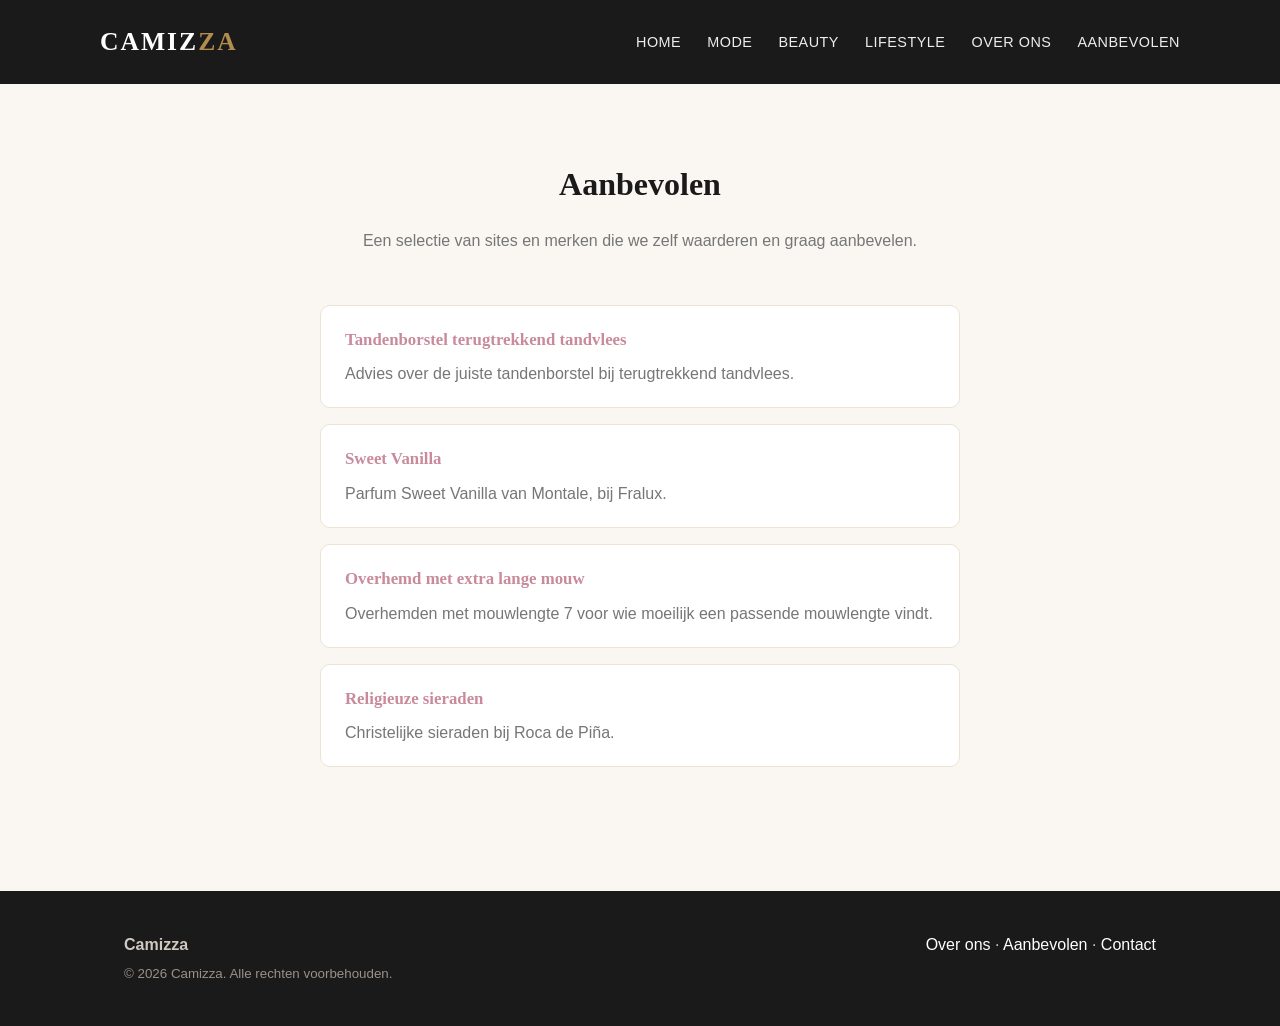
==== aanbevolen.html @ ca2e54a0 "Add files via upload" ====
<!DOCTYPE html>
<html lang="nl">
<head>
<meta charset="UTF-8">
<meta name="viewport" content="width=device-width, initial-scale=1.0">
<title>Aanbevolen — Camizza</title>
<meta name="description" content="Sites en merken die Camizza graag aanbeveelt.">
<link rel="stylesheet" href="/style.css">
</head>
<body>
<header class="site-header">
  <div class="container nav">
    <div class="logo"><a href="/" style="color:inherit;text-decoration:none;">Camiz<span>za</span></a></div>
    <ul class="nav-links">
      <li><a href="/">Home</a></li>
      <li><a href="/mode.html">Mode</a></li>
      <li><a href="/beauty.html">Beauty</a></li>
      <li><a href="/leefstijl.html">Lifestyle</a></li>
      <li><a href="/over-ons.html">Over ons</a></li>
      <li><a href="/aanbevolen.html">Aanbevolen</a></li>
    </ul>
  </div>
</header>

<div class="page-header">
  <h1>Aanbevolen</h1>
  <p>Een selectie van sites en merken die we zelf waarderen en graag aanbevelen.</p>
</div>

<div class="friends-list">
  <div class="friend-item">
    <a href="https://www.tandartswereld.nl/welke-tandenborstel-bij-terugtrekkend-tandvlees/" rel="noopener noreferrer" target="_blank">Tandenborstel terugtrekkend tandvlees</a>
    <p style="margin:6px 0 0;color:var(--muted);">Advies over de juiste tandenborstel bij terugtrekkend tandvlees.</p>
  </div>
  <div class="friend-item">
    <a href="https://fralux.nl/shop/montale/sweet-vanilla/" rel="noopener noreferrer" target="_blank">Sweet Vanilla</a>
    <p style="margin:6px 0 0;color:var(--muted);">Parfum Sweet Vanilla van Montale, bij Fralux.</p>
  </div>
  <div class="friend-item">
    <a href="https://mouwlengte7.com/" rel="noopener noreferrer" target="_blank">Overhemd met extra lange mouw</a>
    <p style="margin:6px 0 0;color:var(--muted);">Overhemden met mouwlengte 7 voor wie moeilijk een passende mouwlengte vindt.</p>
  </div>
  <div class="friend-item">
    <a href="https://rocadepina.com/collections/christelijke-sieraden" rel="noopener noreferrer" target="_blank">Religieuze sieraden</a>
    <p style="margin:6px 0 0;color:var(--muted);">Christelijke sieraden bij Roca de Piña.</p>
  </div>
</div>

<footer class="site-footer">
  <div class="container">
    <div><strong>Camizza</strong><br><small>&copy; <span id="year"></span> Camizza. Alle rechten voorbehouden.</small></div>
    <div><a href="/over-ons.html">Over ons</a> &middot; <a href="/aanbevolen.html">Aanbevolen</a> &middot; <a href="/contact.html">Contact</a></div>
  </div>
</footer>
<script>document.getElementById('year').textContent = new Date().getFullYear();</script>
</body>
</html>
---- style.css ----
:root {
  --blush: #c98a9c;
  --cream: #faf7f2;
  --black: #1a1a1a;
  --gold: #b28d4f;
  --muted: #767676;
  --card: #ffffff;
  --radius: 10px;
}

* { box-sizing: border-box; }

body {
  margin: 0;
  font-family: Georgia, "Times New Roman", serif;
  background: var(--cream);
  color: var(--black);
  line-height: 1.7;
}

a { color: var(--blush); text-decoration: none; }
a:hover { text-decoration: underline; }

.container {
  max-width: 1080px;
  margin: 0 auto;
  padding: 0 24px;
}

header.site-header {
  background: var(--black);
  position: sticky;
  top: 0;
  z-index: 10;
}

.nav {
  display: flex;
  align-items: center;
  justify-content: space-between;
  padding: 20px 0;
}

.logo {
  font-size: 1.6rem;
  font-weight: 700;
  color: #fff;
  letter-spacing: 2px;
  text-transform: uppercase;
}
.logo span { color: var(--gold); }

.nav-links {
  display: flex;
  gap: 26px;
  list-style: none;
  margin: 0;
  padding: 0;
}
.nav-links a {
  color: #eee;
  font-family: "Segoe UI", Arial, sans-serif;
  font-size: 0.9rem;
  letter-spacing: 0.5px;
  text-transform: uppercase;
}
.nav-links a:hover { color: var(--gold); text-decoration: none; }

.hero {
  padding: 72px 0 52px;
  text-align: center;
  border-bottom: 1px solid #e8e0d5;
}
.hero h1 {
  font-size: 2.5rem;
  margin-bottom: 14px;
}
.hero p {
  max-width: 600px;
  margin: 0 auto;
  color: var(--muted);
  font-family: "Segoe UI", Arial, sans-serif;
  font-size: 1.05rem;
}

.pill {
  display: inline-block;
  border: 1px solid var(--gold);
  color: var(--gold);
  padding: 5px 18px;
  border-radius: 999px;
  font-size: 0.75rem;
  letter-spacing: 1.5px;
  text-transform: uppercase;
  font-family: "Segoe UI", Arial, sans-serif;
  margin-bottom: 20px;
}

.grid {
  display: grid;
  grid-template-columns: repeat(auto-fit, minmax(260px, 1fr));
  gap: 24px;
  padding: 48px 0 60px;
}

.card {
  background: var(--card);
  border-radius: var(--radius);
  overflow: hidden;
  border: 1px solid #eee2d3;
  display: flex;
  flex-direction: column;
}
.card-img {
  height: 170px;
  background: linear-gradient(135deg, var(--blush), var(--black));
}
.card-body { padding: 22px; }
.card-tag {
  font-family: "Segoe UI", Arial, sans-serif;
  font-size: 0.72rem;
  text-transform: uppercase;
  letter-spacing: 1px;
  color: var(--gold);
  font-weight: 700;
}
.card h3 { margin: 10px 0; font-size: 1.2rem; }
.card p { color: var(--muted); font-family: "Segoe UI", Arial, sans-serif; font-size: 0.92rem; margin: 0 0 12px; }

article.post {
  padding: 48px 0 68px;
  max-width: 700px;
  margin: 0 auto;
}
article.post h1 { font-size: 2.1rem; margin-bottom: 6px; }
article.post .meta {
  color: var(--gold);
  font-family: "Segoe UI", Arial, sans-serif;
  font-size: 0.8rem;
  text-transform: uppercase;
  letter-spacing: 1px;
  margin-bottom: 30px;
}
article.post h2 { margin-top: 34px; font-size: 1.3rem; }
article.post p { margin-bottom: 18px; }

.page-header {
  padding: 52px 0 8px;
  text-align: center;
}
.page-header h1 { margin-bottom: 8px; }
.page-header p { color: var(--muted); font-family: "Segoe UI", Arial, sans-serif; }

.friends-list {
  max-width: 640px;
  margin: 0 auto;
  padding: 26px 0 68px;
}
.friend-item {
  background: var(--card);
  border: 1px solid #eee2d3;
  border-radius: var(--radius);
  padding: 20px 24px;
  margin-bottom: 16px;
}
.friend-item a { font-weight: 700; font-size: 1.05rem; }
.friend-item p { font-family: "Segoe UI", Arial, sans-serif; }

footer.site-footer {
  background: var(--black);
  color: #cfc9c0;
  padding: 40px 0;
  margin-top: 40px;
  font-family: "Segoe UI", Arial, sans-serif;
}
footer.site-footer a { color: #fff; }
footer .container {
  display: flex;
  justify-content: space-between;
  flex-wrap: wrap;
  gap: 16px;
}
footer small { color: #9a9188; }

@media (max-width: 640px) {
  .nav-links { gap: 14px; font-size: 0.8rem; }
  .hero h1 { font-size: 1.9rem; }
}
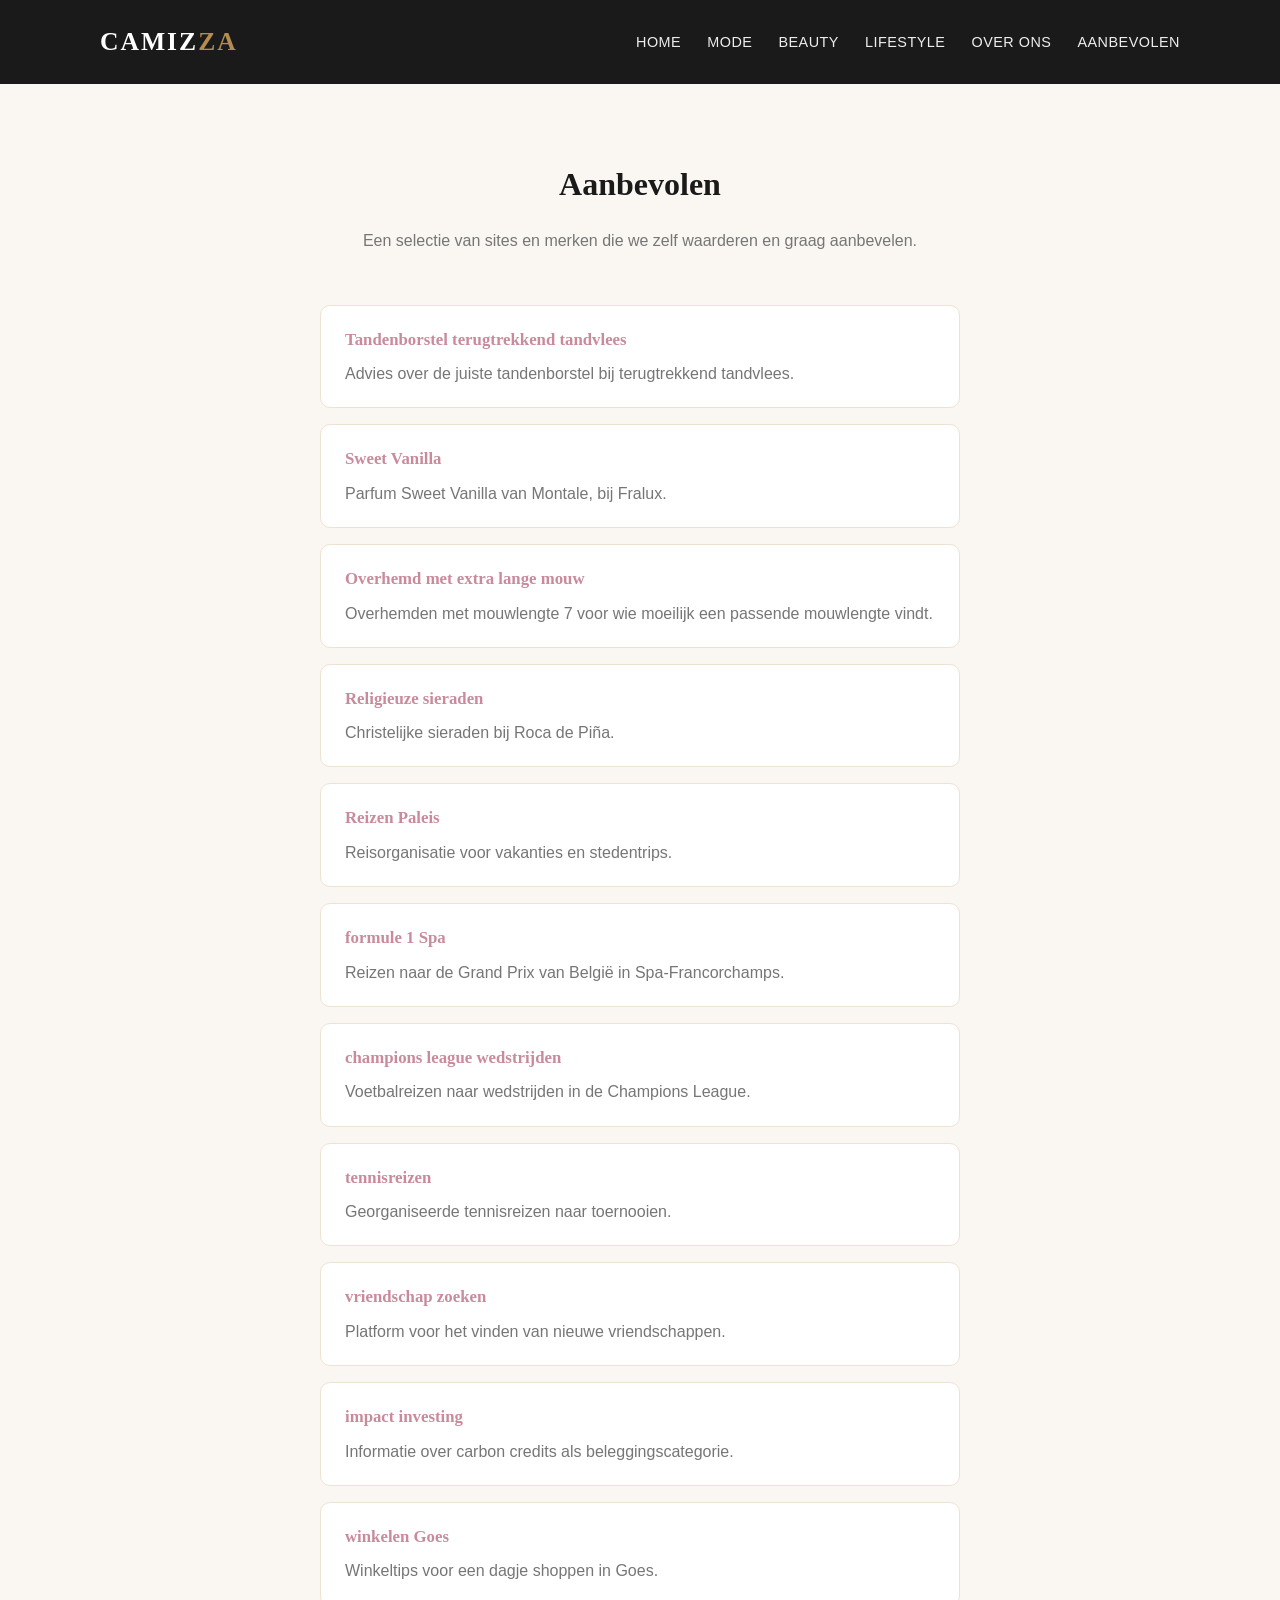
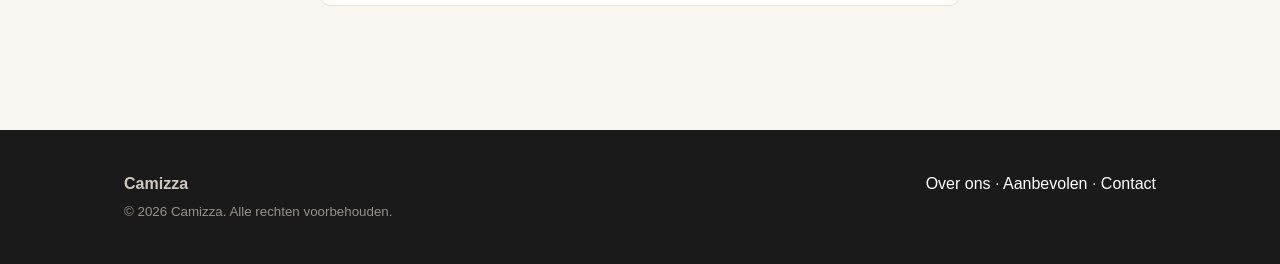
==== commit 6f62e1fa: "7 aanbevolen links toegevoegd op aanbevolen pagina" ====
--- a/aanbevolen.html
+++ b/aanbevolen.html
@@ -44,6 +44,34 @@
     <a href="https://rocadepina.com/collections/christelijke-sieraden" rel="noopener noreferrer" target="_blank">Religieuze sieraden</a>
     <p style="margin:6px 0 0;color:var(--muted);">Christelijke sieraden bij Roca de Piña.</p>
   </div>
+  <div class="friend-item">
+    <a href="https://www.reizen-paleis.nl/" rel="noopener noreferrer" target="_blank">Reizen Paleis</a>
+    <p style="margin:6px 0 0;color:var(--muted);">Reisorganisatie voor vakanties en stedentrips.</p>
+  </div>
+  <div class="friend-item">
+    <a href="https://www.sportreizen.com/formule-1/gp-belgie-spa/" rel="noopener noreferrer" target="_blank">formule 1 Spa</a>
+    <p style="margin:6px 0 0;color:var(--muted);">Reizen naar de Grand Prix van België in Spa-Francorchamps.</p>
+  </div>
+  <div class="friend-item">
+    <a href="https://www.voetbalreizen.com/champions-league/" rel="noopener noreferrer" target="_blank">champions league wedstrijden</a>
+    <p style="margin:6px 0 0;color:var(--muted);">Voetbalreizen naar wedstrijden in de Champions League.</p>
+  </div>
+  <div class="friend-item">
+    <a href="https://sportkampen.com/georganiseerde-tennisreizen/" rel="noopener noreferrer" target="_blank">tennisreizen</a>
+    <p style="margin:6px 0 0;color:var(--muted);">Georganiseerde tennisreizen naar toernooien.</p>
+  </div>
+  <div class="friend-item">
+    <a href="https://www.gewoonvriendschap.nl/" rel="noopener noreferrer" target="_blank">vriendschap zoeken</a>
+    <p style="margin:6px 0 0;color:var(--muted);">Platform voor het vinden van nieuwe vriendschappen.</p>
+  </div>
+  <div class="friend-item">
+    <a href="https://ecommit.nl/carbon-credits-als-asset" rel="noopener noreferrer" target="_blank">impact investing</a>
+    <p style="margin:6px 0 0;color:var(--muted);">Informatie over carbon credits als beleggingscategorie.</p>
+  </div>
+  <div class="friend-item">
+    <a href="https://www.slotoostende.nl/activiteiten-goes/winkelen/" rel="noopener noreferrer" target="_blank">winkelen Goes</a>
+    <p style="margin:6px 0 0;color:var(--muted);">Winkeltips voor een dagje shoppen in Goes.</p>
+  </div>
 </div>
 
 <footer class="site-footer">
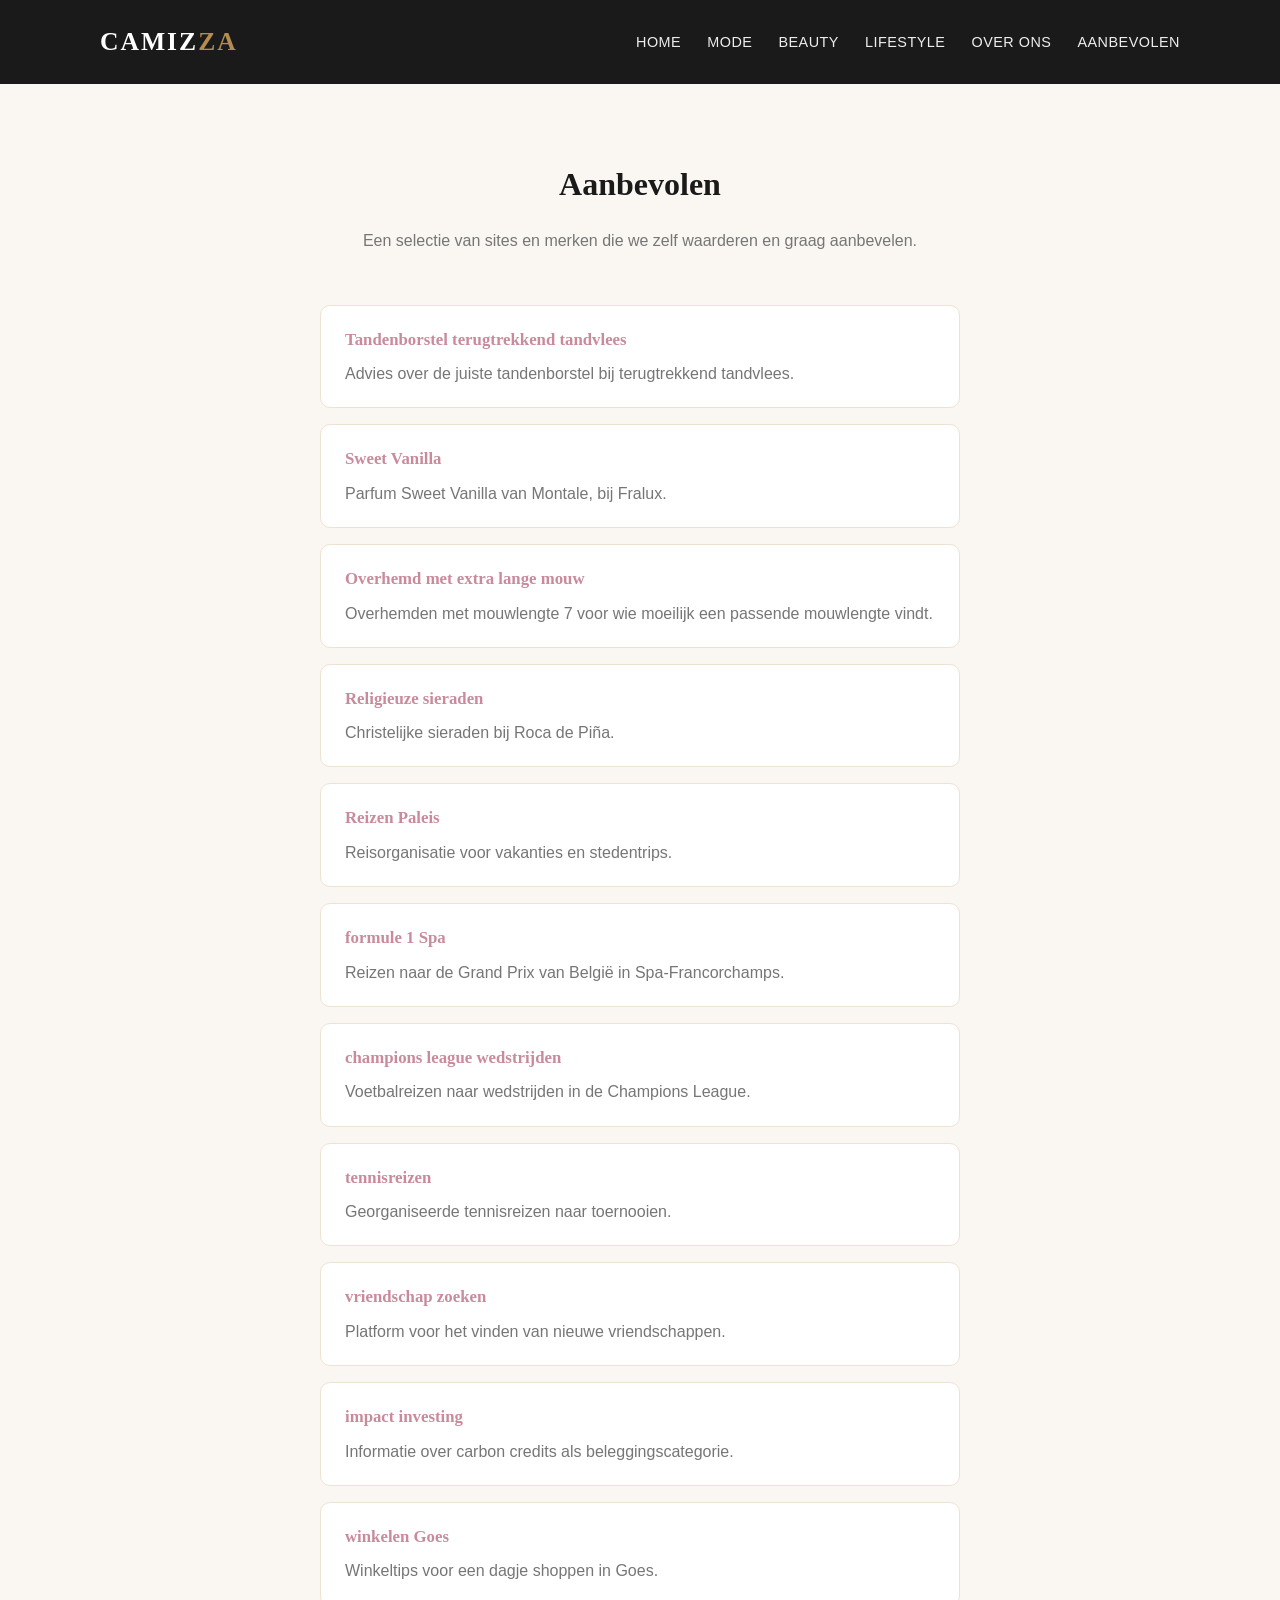
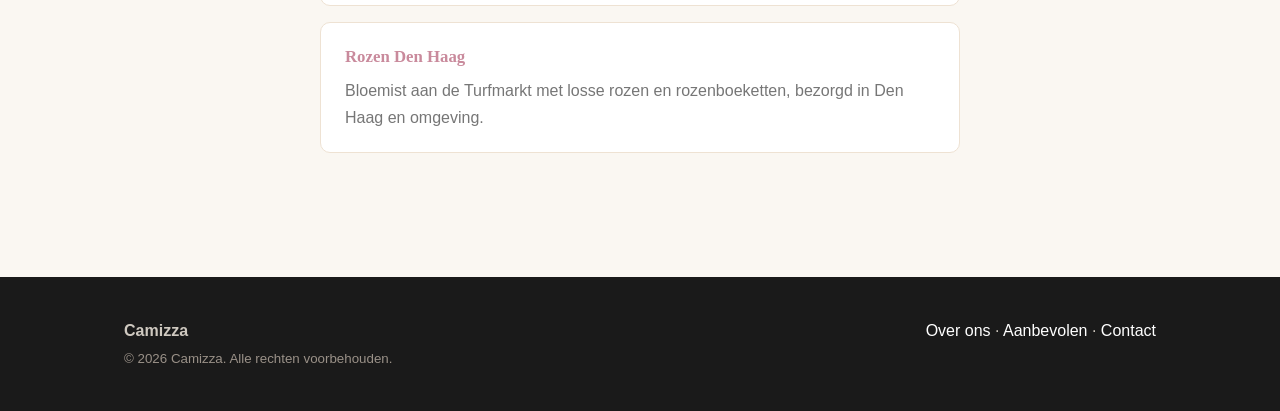
==== commit e71847e1: "Aanbevolen: Blossom Bloemisterij" ====
--- a/aanbevolen.html
+++ b/aanbevolen.html
@@ -72,6 +72,10 @@
     <a href="https://www.slotoostende.nl/activiteiten-goes/winkelen/" rel="noopener noreferrer" target="_blank">winkelen Goes</a>
     <p style="margin:6px 0 0;color:var(--muted);">Winkeltips voor een dagje shoppen in Goes.</p>
   </div>
+  <div class="friend-item">
+    <a href="https://blossombloemisterij.nl/rozen/" rel="noopener noreferrer" target="_blank">Rozen Den Haag</a>
+    <p style="margin:6px 0 0;color:var(--muted);">Bloemist aan de Turfmarkt met losse rozen en rozenboeketten, bezorgd in Den Haag en omgeving.</p>
+  </div>
 </div>
 
 <footer class="site-footer">
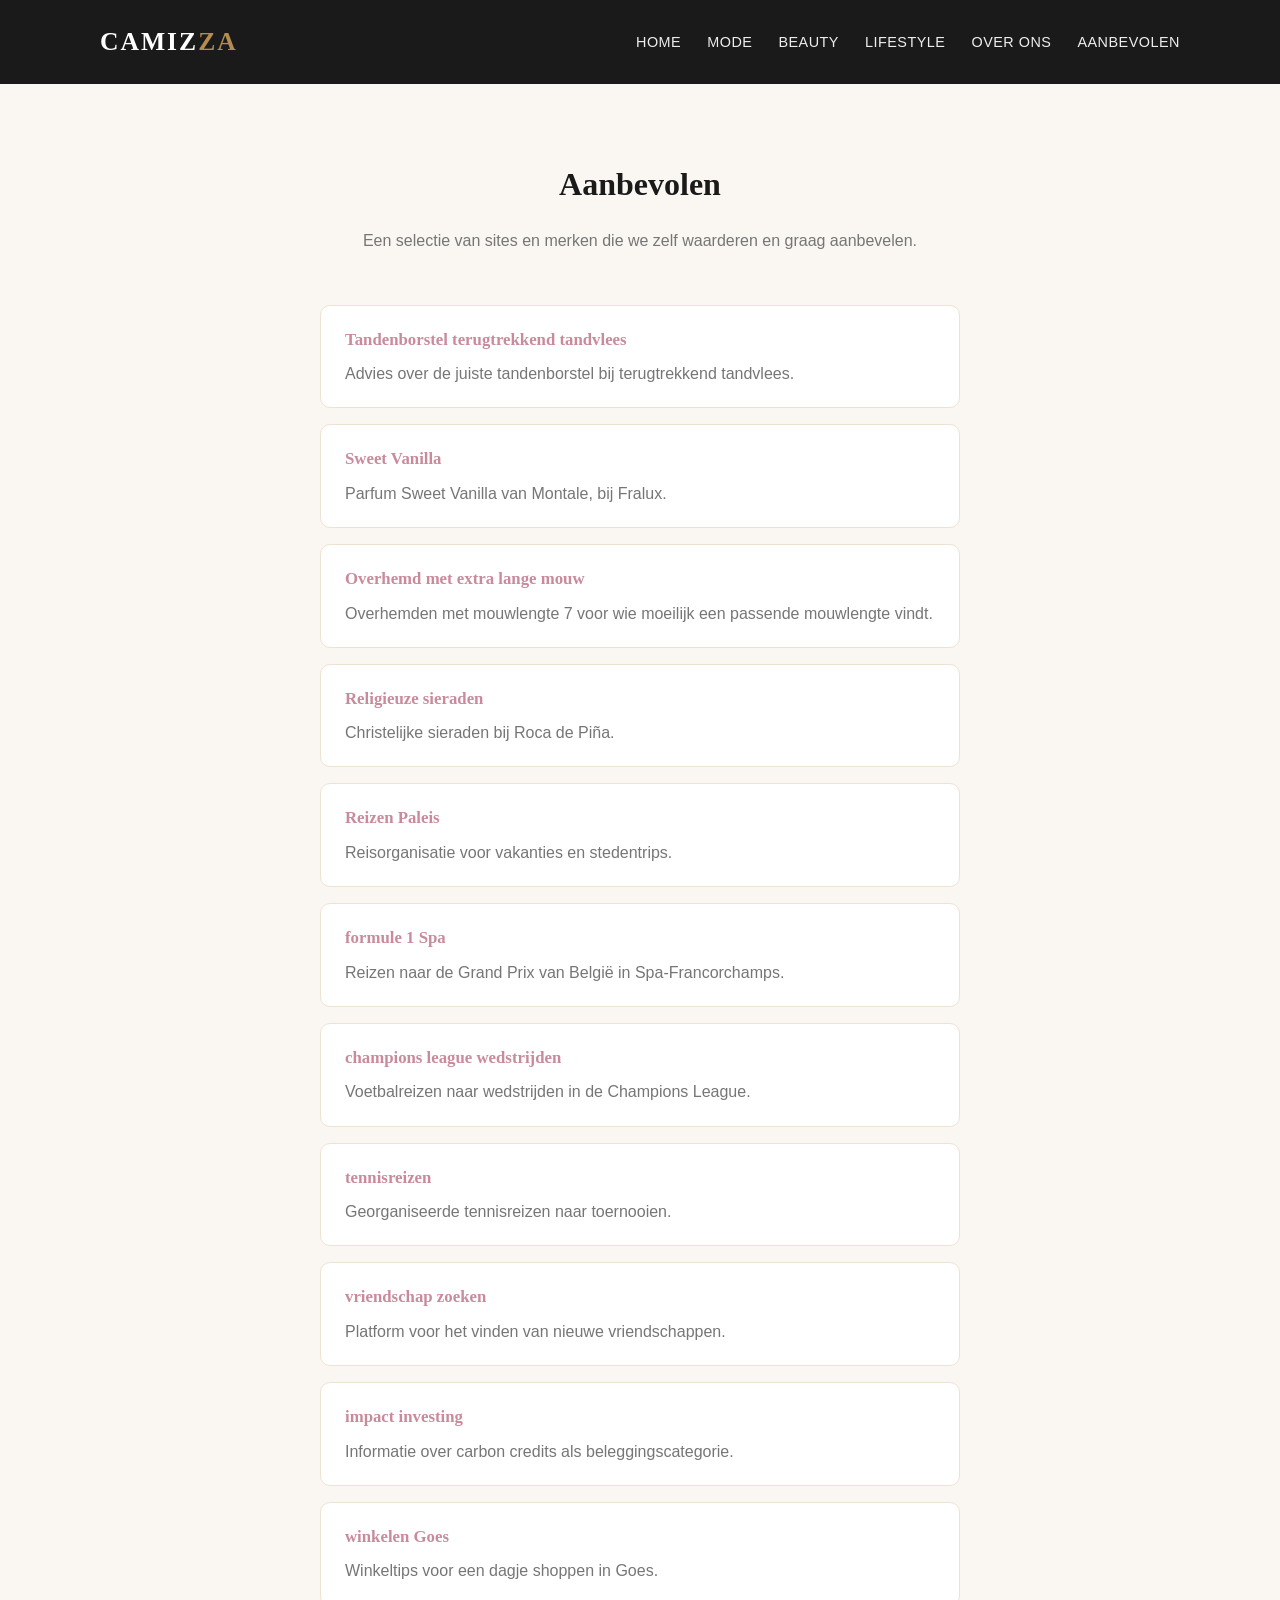
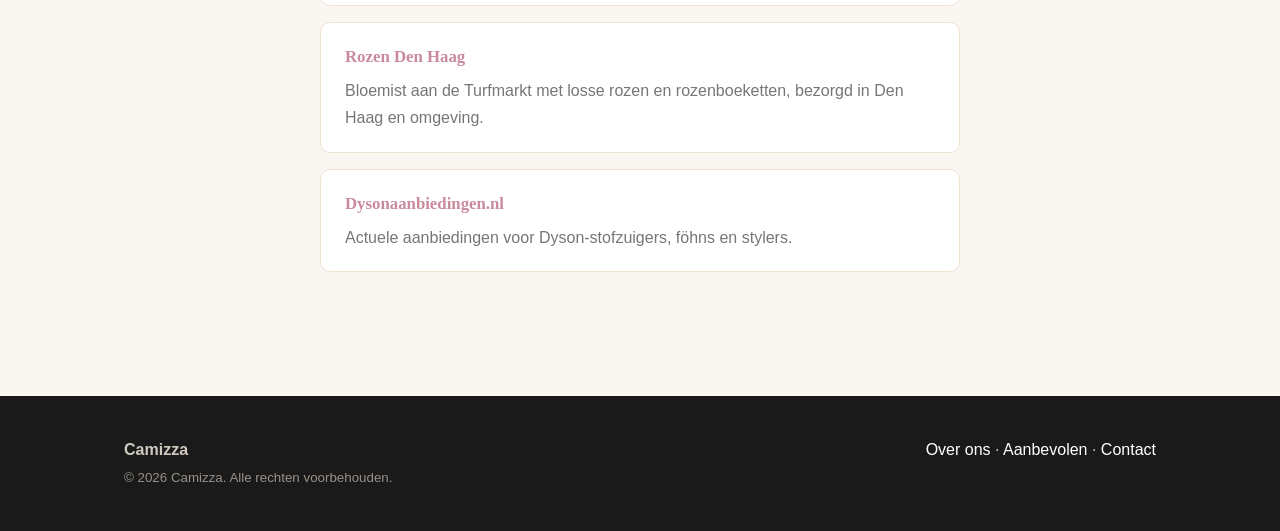
==== commit 291a358a: "Aanbevolen: Dysonaanbiedingen.nl" ====
--- a/aanbevolen.html
+++ b/aanbevolen.html
@@ -76,6 +76,10 @@
     <a href="https://blossombloemisterij.nl/rozen/" rel="noopener noreferrer" target="_blank">Rozen Den Haag</a>
     <p style="margin:6px 0 0;color:var(--muted);">Bloemist aan de Turfmarkt met losse rozen en rozenboeketten, bezorgd in Den Haag en omgeving.</p>
   </div>
+      <div class="friend-item">
+        <a href="https://dysonaanbiedingen.nl/" rel="noopener noreferrer" target="_blank">Dysonaanbiedingen.nl</a>
+        <p style="margin:6px 0 0;color:var(--muted);">Actuele aanbiedingen voor Dyson-stofzuigers, föhns en stylers.</p>
+      </div>
 </div>
 
 <footer class="site-footer">
